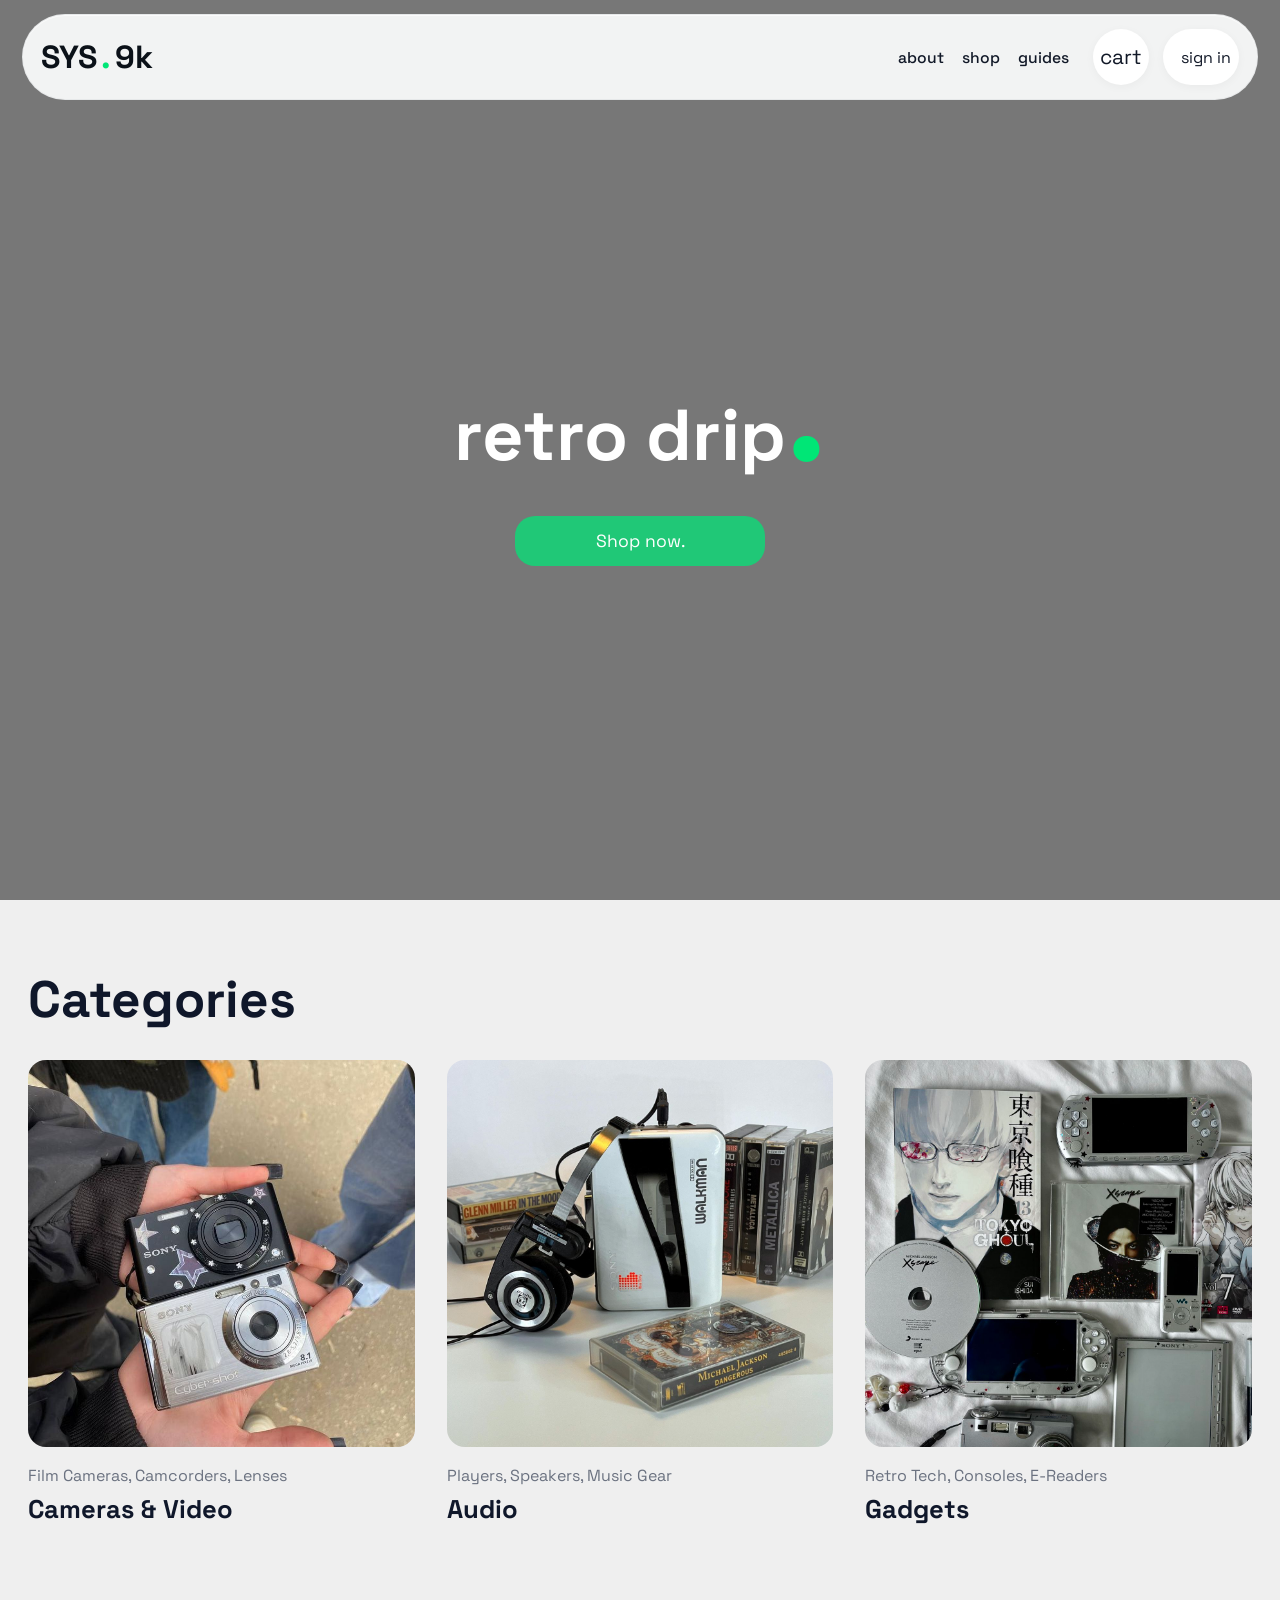
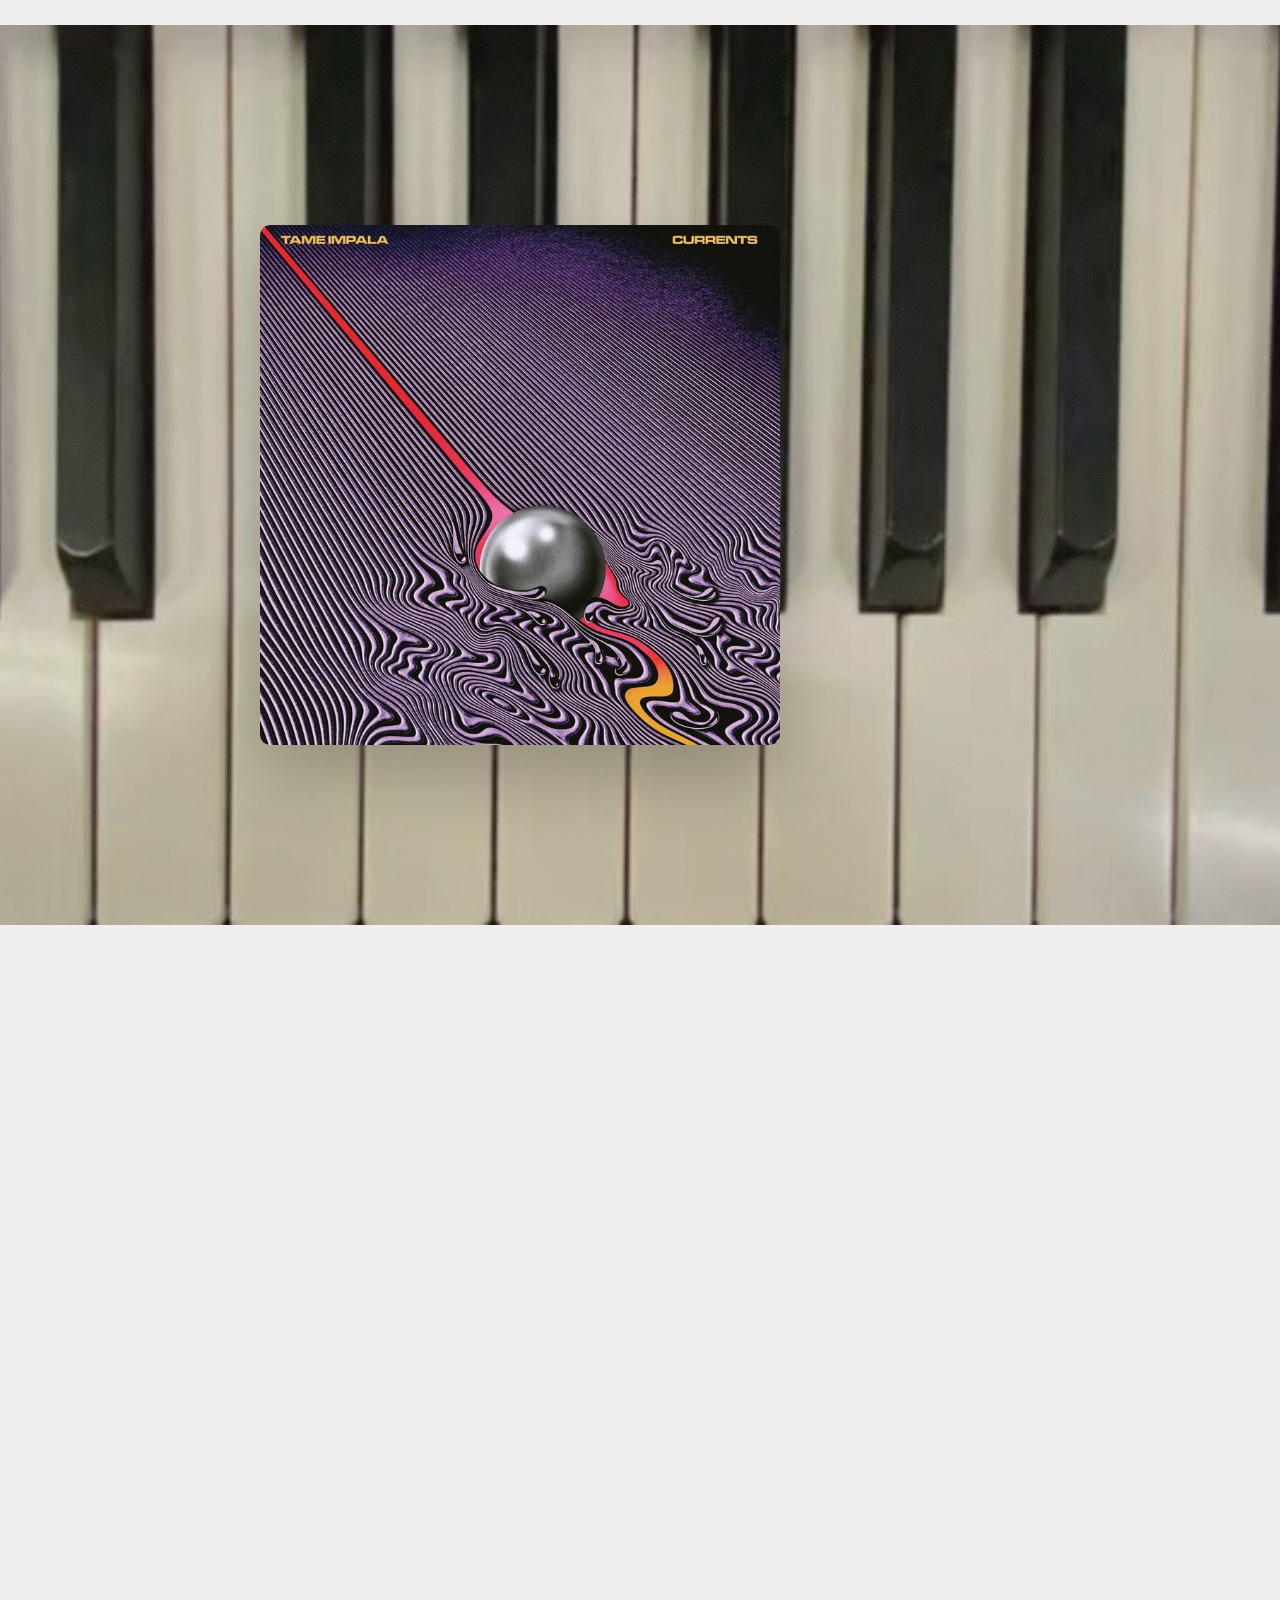
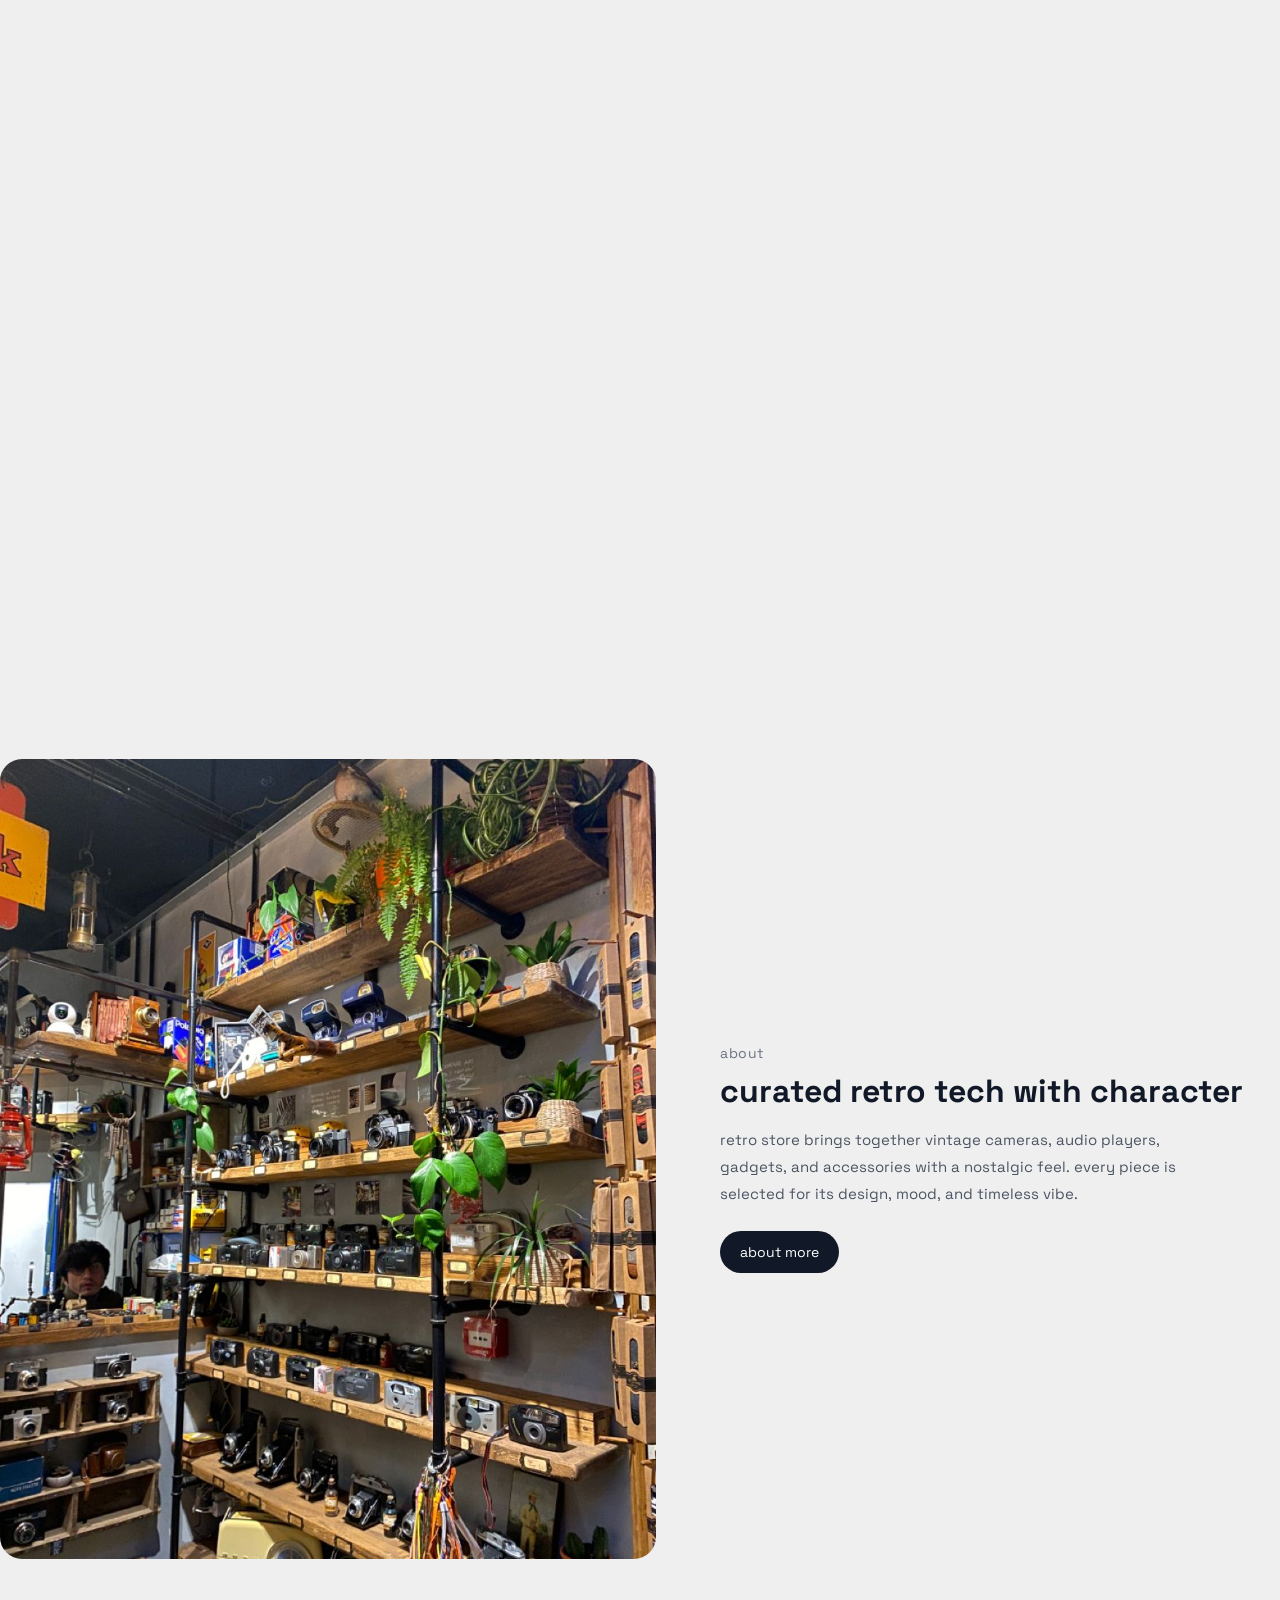
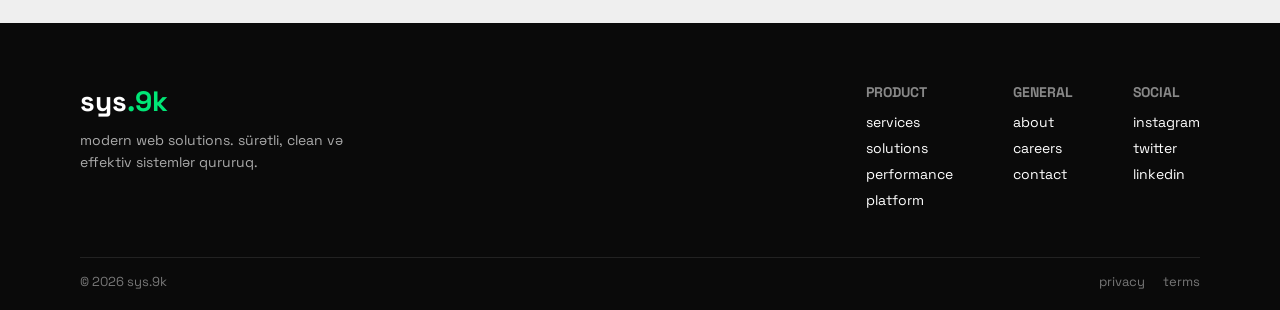
==== frontend/index.html @ 3d8d86ce "update full project" ====
<!DOCTYPE html>
<html lang="en">

<head>
  <meta charset="UTF-8">
  <meta name="viewport" content="width=device-width, initial-scale=1.0">
  <title>SYS-9k</title>
  <link href="https://fonts.googleapis.com/css2?family=Poppins:wght@100;200;300;400;500;600;700;800;900&display=swap"
    rel="stylesheet">
  <link rel="stylesheet" href="css/main.css">

  <style>
    :root {
      --letter-progress: 0;
      --letter-eased: 0;
      --vinyl-rotate: 0deg;
      --paper-bounce: 0px;
      --shadow-stretch: 0px;
      --letter-red: url('./images/common/letithappen.jpeg');
      --letter-paper: url('./images/common/vinyl.png');
      --letter-text: #f3efe7;
    }

    #letterbox {
      position: relative;
      min-height: 230vh;
    }

    .letterbox-sticky {
      position: sticky;
      top: 0;
      height: 100vh;
      overflow: hidden;
      display: flex;
      align-items: center;
      justify-content: center;
    }

    .letterbox-bg {
      position: absolute;
      inset: 0;
      background: center/cover no-repeat;
      z-index: 0;
    }

    .letterbox-overlay {
      position: absolute;
      inset: 0;
      background: rgba(0, 0, 0, 0.14);
      z-index: 1;
      pointer-events: none;
    }

    /* subtle film grain overlay */
    .letterbox-overlay::after {
      content: "";
      position: absolute;
      inset: 0;
      background-image: url("data:image/svg+xml,%3Csvg xmlns='http://www.w3.org/2000/svg' width='120' height='120'%3E%3Cfilter id='n'%3E%3CfeTurbulence type='fractalNoise' baseFrequency='0.8' numOctaves='2'/%3E%3C/filter%3E%3Crect width='100%25' height='100%25' filter='url(%23n)' opacity='0.15'/%3E%3C/svg%3E");
      mix-blend-mode: overlay;
      pointer-events: none;
    }

    .letterbox-wrap {
      position: relative;
      width: 820px;
      max-width: 92vw;
      height: 720px;
      overflow: visible;
      z-index: 2;
    }

    .letterbox-red {
      position: absolute;
      left: 30px;
      bottom: 90px;
      width: 520px;
      max-width: 68vw;
      height: 520px;
      background: var(--letter-red) center/cover no-repeat;
      border-radius: 10px;
      z-index: 5;
      box-shadow: 0 30px 70px rgba(0, 0, 0, 0.22);
      isolation: isolate;
    }

    .letterbox-red::before {
      position: absolute;
      inset: 0;
      border-radius: inherit;
      transform: translateX(calc(-150px + var(--letter-eased) * 180px)) skewX(-16deg);
      mix-blend-mode: screen;
      /* opacity: calc(0.35 + var(--letter-eased) * 0.45); */
      pointer-events: none;
      z-index: 6;
    }

    .letterbox-red::after {
      position: absolute;
      inset: 18px;
      border-radius: 8px;
      border: 1px solid rgba(255, 255, 255, 0.08);
      pointer-events: none;
      z-index: 6;
    }

    .letterbox-paper {
      position: absolute;
      left: calc(105px + var(--letter-eased) * 355px);
      bottom: 122px;
      width: 450px;
      height: 450px;
      background: var(--letter-paper) center/cover no-repeat;
      z-index: 2;
      box-shadow:
        0 calc(16px + var(--shadow-stretch) * 0.45) calc(28px + var(--shadow-stretch)) rgba(0, 0, 0, 0.35),
        inset 0 0 35px rgba(0, 0, 0, 0.55);
      transform: translateY(var(--paper-bounce)) rotate(var(--vinyl-rotate));
      will-change: transform, left, box-shadow;
    }

    /* vinyl grooves */
    .letterbox-paper::after {
      content: "";
      position: absolute;
      inset: 0;
      border-radius: 50%;
      background: repeating-radial-gradient(circle,
          rgba(255, 255, 255, 0.04) 0px,
          rgba(255, 255, 255, 0.04) 1px,
          transparent 2px,
          transparent 4px);
      mix-blend-mode: overlay;
      opacity: .6;
    }

    /* glossy reflection sweep */
    .letterbox-paper::before {
      content: "";
      position: absolute;
      inset: -40%;
      transform: rotate(25deg) translateX(calc(-200px + var(--letter-eased)*300px));
      opacity: .45;
      mix-blend-mode: screen;
    }


    .letterbox-paper::before {
      content: "";
      position: absolute;
      inset: 50%;
      width: 58px;
      height: 58px;
      transform: translate(-50%, -50%);
      border-radius: 50%;
      background: radial-gradient(circle, #111 0 28%, #d8caa0 29% 54%, #222 55% 100%);
      box-shadow: 0 0 0 8px rgba(255, 255, 255, 0.06);
    }

    .letterbox-paper::after {
      content: "";
      position: absolute;
      inset: 14px;
      border-radius: 50%;
      border: 1px solid rgba(255, 255, 255, 0.08);
      opacity: 0.8;
    }

    .letterbox-copy {
      position: absolute;
      right: 24px;
      top: 50%;
      transform: translateY(-50%);
      width: 240px;
      z-index: 7;
      color: #fff;
      text-align: left;
    }

    .letterbox-copy h1 {
      font-family: 'poppins', sans-serif;
      font-size: clamp(34px, 4vw, 48px);
      line-height: 0.95;
      margin: 0 0 16px;
      text-transform: uppercase;
      letter-spacing: 0.04em;
      opacity: calc(var(--copy-reveal, 0));
      transform: translateY(calc(28px * (1 - var(--copy-reveal, 0))));
    }

    .letterbox-copy p {
      margin: 0 0 18px;
      line-height: 1.6;
      font-family: 'Poppins', sans-serif;
      font-size: 14px;
      color: rgba(255, 255, 255, 0.82);
      opacity: calc(var(--copy-reveal-2, 0));
      transform: translateY(calc(34px * (1 - var(--copy-reveal-2, 0))));
    }

    .letterbox-copy a {
      display: inline-block;
      color: #fff;
      text-decoration: none;
      font-family: 'VT323', monospace;
      font-size: 30px;
      letter-spacing: 0.04em;
      opacity: calc(var(--copy-reveal-3, 0));
      transform: translateY(calc(40px * (1 - var(--copy-reveal-3, 0))));
    }

    @media (max-width: 768px) {
      #letterbox {
        min-height: 180vh;
      }

      .letterbox-wrap {
        width: 100%;
        height: 640px;
      }

      .letterbox-red {
        left: 18px;
        bottom: 90px;
        width: 280px;
        height: 300px;
      }

      .letterbox-paper {
        width: 220px;
        height: 220px;
        left: calc(70px + var(--letter-eased) * 180px);
        bottom: 128px;
      }

      .letterbox-paper::before {
        width: 42px;
        height: 42px;
      }

      .letterbox-copy {
        width: 150px;
        right: 10px;
      }

      .letterbox-copy h1 {
        font-size: 24px;
      }

      .letterbox-copy p {
        font-size: 12px;
      }

      .letterbox-copy a {
        font-size: 22px;
      }
    }
  </style>
</head>

<body>
  <header>
    <nav class="nav">
      <div class="container">
        <div class="nav-shell">
          <div class="logo">
            <a href="#">SYS<span>.</span>9k</a>
          </div>

          <div id="mainListDiv" class="main_list">
            <ul class="navlinks">
              <li><a href="./about.html">about</a></li>
              <li><a href="/frontend/category.html">shop</a></li>
              <li><a href="./guides.html">guides</a></li>
            </ul>
          </div>

          <div class="nav-actions">
            <a href="./cart.html" class="icon-btn">cart</a>

            <a href="./auth.html" class="profile-pill" id="profileLink">
              <span class="profile-name" id="profileName">sign in</span>
        
            </a>
          </div>

          <span class="navTrigger">
            <i></i>
            <i></i>
            <i></i>
          </span>
        </div>
      </div>
    </nav>
  </header>

  <main>
    <section id="home">
      <div class="banner">
        <video autoplay muted loop>
          <source src="./images/common/njz.mp4" type="video/webm">
        </video>
        <div class="content">
          <h1 class="yoga-title">retro drip<span class="dot">.</span></h1>
          <a href="./category.html"><button class="seven-day">Shop now.</button></a>
        </div>
      </div>
    </section>

    <section class="categories">
      <div class="container">
        <h2 class="section-title">Categories</h2>

        <div class="categories-grid">
          <a href="./category.html?category=photo-video" class="category-card">
            <div class="category-image">
              <img src="./images/common/camera.jpg" alt="work from home accessories" />
            </div>
            <div class="category-content">
              <span class="category-label">film cameras, camcorders, lenses</span>
              <h3>cameras & video</h3>
            </div>
          </a>

          <a href="./category.html?category=audio" class="category-card">
            <div class="category-image">
              <img src="./images/common/audio.jpg" alt="journals and note-taking" />
            </div>
            <div class="category-content">
              <span class="category-label">players, speakers, music gear</span>
              <h3>audio</h3>
            </div>
          </a>

          <a href="./category.html?category=gadgets" class="category-card">
            <div class="category-image">
              <img src="./images/common/gadgets.jpg" alt="daily commute essentials" />
            </div>
            <div class="category-content">
              <span class="category-label">retro tech, consoles, e-readers</span>
              <h3>gadgets</h3>
            </div>
          </a>
        </div>
      </div>
    </section>

    <section id="letterbox">
      <div class="letterbox-sticky">
        <div class="letterbox-bg" style="background-image: url('./images/common/piano.jpg');"></div>
        <div class="letterbox-overlay"></div>

        <div class="letterbox-wrap">
          <div class="letterbox-red"></div>
          <div class="letterbox-paper"></div>

          <div class="letterbox-copy">
            <h1>spin back time</h1>
            <p>
              vintage audio, retro photo gear and weird little gadgets that still hit harder than new stuff.
            </p>
            <a href="./guides.html">learn everything</a>
          </div>
        </div>
      </div>
    </section>

    <section id="caroussel-brand">
      <div class="slider" style="--width: 100px; --height: 50px; --quantity: 14;">
        <div class="list">
          <div class="item" style="--position: 1"><img src="./images/brands/leica-seeklogo.png" alt=""></div>
          <div class="item" style="--position: 2"><img src="./images/brands/fujifilm-seeklogo.png" alt=""></div>
          <div class="item" style="--position: 3"><img src="./images/brands/kodak-logo.png" alt=""></div>
          <div class="item" style="--position: 4"><img src="./images/brands/panasonic-logo.png" alt=""></div>
          <div class="item" style="--position: 5"><img src="./images/brands/sony-logo.png" alt=""></div>
          <div class="item" style="--position: 6"><img src="./images/brands/olympus-logo.png" alt=""></div>
          <div class="item" style="--position: 7"><img src="./images/brands/nikon-logo.png" alt=""></div>
          <div class="item" style="--position: 8"><img src="./images/brands/sony-psp-logo.png" alt=""></div>
          <div class="item" style="--position: 9"><img src="./images/brands/samsung-logo.png" alt=""></div>
          <div class="item" style="--position: 10"><img src="./images/brands/polaroid-seeklogo.png" alt=""></div>
          <div class="item" style="--position: 11"><img src="./images/brands/canon-logo.png" alt=""></div>
          <div class="item" style="--position: 12"><img src="./images/brands/philips-seeklogo.png" alt=""></div>
          <div class="item" style="--position: 13"><img src="./images/brands/atari-seeklogo.png" alt=""></div>
          <div class="item" style="--position: 14"><img src="./images/brands/aiwa-logo.png" alt=""></div>
        </div>
      </div>

      <div class="slider" reverse="true" style="--width:200px; --height:150px; --quantity: 8;">
        <div class="list">
          <div class="item" style="--position: 1"><img src="./images/brands/nintendo-seeklogo.png" alt=""></div>
          <div class="item" style="--position: 2"><img src="./images/brands/columbia-graphophone-seeklogo.png" alt="">
          </div>
          <div class="item" style="--position: 3"><img src="./images/brands/casio-seeklogo.png" alt=""></div>
          <div class="item" style="--position: 4"><img src="./images/brands/celine-seeklogo.png" alt=""></div>
          <div class="item" style="--position: 5"><img src="./images/brands/chanel-seeklogo.png" alt=""></div>
          <div class="item" style="--position: 6"><img src="./images/brands/sega-seeklogo.png" alt=""></div>
          <div class="item" style="--position: 7"><img src="./images/brands/vivienne-westwood-seeklogo.png" alt="">
          </div>
          <div class="item" style="--position: 8"><img src="./images/brands/juicy-couture-seeklogo.png" alt=""></div>
        </div>
      </div>
    </section>

    <section class="about-preview reveal-section">
      <div class="about-preview-image reveal-left">
        <img src="./images/common/store.jpg" alt="retro store about image">
      </div>

      <div class="about-preview-content reveal-right">
        <p class="about-preview-label">about</p>
        <h2 class="about-preview-title">curated retro tech with character</h2>
        <p class="about-preview-text">
          retro store brings together vintage cameras, audio players, gadgets, and accessories with a nostalgic feel.
          every piece is selected for its design, mood, and timeless vibe.
        </p>
        <a href="./about.html" class="about-preview-btn">about more</a>
      </div>
    </section>

    <footer class="footer">
      <div class="footer-container">

        <div class="footer-left">
          <h2 class="logo">sys<span>.9k</span></h2>
          <p>
            modern web solutions. sürətli, clean və effektiv sistemlər qururuq.
          </p>
        </div>

        <div class="footer-columns">

          <div class="col">
            <h4>product</h4>
            <a href="#">services</a>
            <a href="#">solutions</a>
            <a href="#">performance</a>
            <a href="#">platform</a>
          </div>

          <div class="col">
            <h4>general</h4>
            <a href="#">about</a>
            <a href="#">careers</a>
            <a href="#">contact</a>
          </div>

          <div class="col">
            <h4>social</h4>
            <a href="#">instagram</a>
            <a href="#">twitter</a>
            <a href="#">linkedin</a>
          </div>

        </div>

      </div>

      <div class="footer-bottom">
        <span>© 2026 sys.9k</span>
        <div>
          <a href="#">privacy</a>
          <a href="#">terms</a>
        </div>
      </div>
    </footer>
  </main>

  <script src="js/main.js"></script>
</body>

</html>
---- frontend/css/main.css ----
@import url('https://fonts.googleapis.com/css2?family=Poppins:wght@100;200;300;400;500;600;700;800;900&display=swap');
@import url('https://fonts.googleapis.com/css2?family=Space+Grotesk:wght@300..700&display=swap');
@import url('https://fonts.googleapis.com/css2?family=Orbitron:wght@400..900&family=Space+Grotesk:wght@300..700&display=swap');
@import url('https://fonts.googleapis.com/css2?family=Orbitron:wght@400..900&family=Space+Grotesk:wght@300..700&family=VT323&display=swap');


* {
    margin: 0;
    padding: 0;
    box-sizing: border-box;
    font-family: 'Space Grotesk', sans-serif;
    text-decoration: none;
}

body {
    background: #efefef;
    color: #0f172a;
}

/*? navbar */
.nav {
    width: 100%;
    position: fixed;
    top: 0;
    left: 0;
    z-index: 1000;
    padding: 14px 0;
    transition: all 0.35s ease;
}

.nav.affix {
    background: rgba(239, 239, 239, 0.82);
    backdrop-filter: blur(14px);
    box-shadow: 0 8px 30px rgba(0, 0, 0, 0.08);
}

.nav .container {
    width: 100%;
    max-width: 1800px;
    margin: 0 auto;
    padding: 0 22px;
}

.nav-shell {
    width: 100%;
    background: #f2f3f3;
    border: 1px solid rgba(15, 23, 42, 0.05);
    border-radius: 999px;
    padding: 14px 18px;
    display: flex;
    align-items: center;
    gap: 18px;
    box-shadow: inset 0 1px 0 rgba(255,255,255,0.7);
}

.logo {
    flex-shrink: 0;
}

.logo a {
    color: #0b1118;
    font-size: 2rem;
    font-weight: 800;
    display: flex;
    align-items: center;
    gap: 4px;
}

.logo span {
    color: #00E676;
}

.nav-search {
    flex: 1;
    max-width: 520px;
    height: 58px;
    background: #fbfbfb;
    border-radius: 999px;
    display: flex;
    align-items: center;
    padding: 8px 8px 8px 22px;
    margin-left: 8px;
}

.nav-search input {
    flex: 1;
    border: none;
    outline: none;
    background: transparent;
    color: #111827;
    font-size: 1rem;
    font-weight: 400;
}

.nav-search input::placeholder {
    color: #2c2c2c;
}

.search-btn {
    width: 46px;
    height: 46px;
    border: none;
    border-radius: 50%;
    background: #091018;
    color: #fff;
    font-size: 1.45rem;
    cursor: pointer;
    display: grid;
    place-items: center;
    flex-shrink: 0;
}

.main_list {
    margin-left: auto;
}

.main_list ul {
    display: flex;
    align-items: center;
    gap: 18px;
    list-style: none;
}

.main_list ul li a {
    color: #111827;
    font-size: 0.98rem;
    font-weight: 500;
    transition: 0.25s ease;
}

.main_list ul li a:hover {
    color: #00E676;
}

.nav-actions {
    display: flex;
    align-items: center;
    gap: 14px;
    margin-left: 6px;
}

.icon-btn {
    width: 56px;
    height: 56px;
    border-radius: 50%;
    background: #ffffff;
    color: #111827;
    display: grid;
    place-items: center;
    font-size: 1.3rem;
    box-shadow: 0 2px 10px rgba(0,0,0,0.04);
    transition: 0.25s ease;
}

.icon-btn:hover {
    transform: translateY(-2px);
}

.profile-pill {
    min-height: 56px;
    padding: 6px 8px 6px 18px;
    border-radius: 999px;
    background: #ffffff;
    display: flex;
    align-items: center;
    gap: 14px;
    color: #111827;
    box-shadow: 0 2px 10px rgba(0,0,0,0.04);
}

.profile-name {
    .profile-name {
    font-size: 0.98rem;
    font-weight: 500;
    white-space: nowrap;
    max-width: 120px;
    overflow: hidden;
    text-overflow: ellipsis;
}
}

.profile-avatar {
    width: 44px;
    height: 44px;
    border-radius: 50%;
    overflow: hidden;
    display: block;
    flex-shrink: 0;
}

.profile-avatar img {
    width: 100%;
    height: 100%;
    object-fit: cover;
    display: block;
}

/* hamburger */
.navTrigger {
    display: none;
    width: 30px;
    height: 24px;
    position: relative;
    cursor: pointer;
    z-index: 2001;
    margin-left: auto;
}

.navTrigger i {
    display: block;
    width: 100%;
    height: 3px;
    background: #111827;
    border-radius: 999px;
    position: absolute;
    left: 0;
    transition: 0.35s ease;
}

.navTrigger i:nth-child(1) {
    top: 0;
}

.navTrigger i:nth-child(2) {
    top: 10px;
}

.navTrigger i:nth-child(3) {
    top: 20px;
}

.navTrigger.active i:nth-child(1) {
    top: 10px;
    transform: rotate(45deg);
}

.navTrigger.active i:nth-child(2) {
    opacity: 0;
}

.navTrigger.active i:nth-child(3) {
    top: 10px;
    transform: rotate(-45deg);
}

/* mobile */
@media screen and (max-width: 1100px) {
    .nav-shell {
        padding: 12px 14px;
        gap: 12px;
    }

    .nav-search {
        max-width: none;
        margin-left: 0;
    }

    .main_list,
    .nav-actions {
        display: none;
    }

    .navTrigger {
        display: block;
    }

    .main_list.show_list {
        display: flex;
        position: fixed;
        inset: 0;
        width: 100%;
        height: 100vh;
        background: rgba(245, 245, 245, 0.98);
        backdrop-filter: blur(12px);
        justify-content: center;
        align-items: center;
        z-index: 1500;
    }

    .main_list.show_list ul {
        flex-direction: column;
        gap: 28px;
        text-align: center;
    }

    .main_list.show_list ul li a {
        font-size: 1.6rem;
        color: #111827;
    }
}

@media screen and (max-width: 700px) {
    .nav {
        padding: 10px 0;
    }

    .nav .container {
        padding: 0 12px;
    }

    .nav-shell {
        border-radius: 28px;
        padding: 10px 12px;
    }

    .logo a {
        font-size: 1rem;
    }

    .nav-search {
        height: 48px;
        padding: 6px 6px 6px 14px;
    }

    .nav-search input {
        font-size: 0.92rem;
    }

    .search-btn {
        width: 36px;
        height: 36px;
        font-size: 1.05rem;
    }
}

/* banner */
.banner {
    width: 100%;
    height: 100vh;
    overflow: hidden;
    display: flex;
    justify-content: center;
    align-items: center;
    position: relative;
}

.banner video {
    position: absolute;
    inset: 0;
    object-fit: cover;
    width: 100%;
    height: 100%;
    pointer-events: none;
    z-index: 0;
}

.banner::after {
    content: "";
    position: absolute;
    top: 0;
    left: 0;
    width: 100%;
    height: 100%;
    background: rgba(0, 0, 0, 0.5);
    z-index: 0;
}

.banner .content {
    position: relative;
    z-index: 1;
    text-align: center;
    display: flex;
    align-items: center;
    justify-content: center;
    flex-direction: column;
}

.banner .content h1 {
    margin: 0;
    padding: 0;
    font-size: 4.5em;
    /* text-transform: uppercase; */
    color: #fff;

}

.banner .content h1 span {
    color: #00E676;
    font-size: 1.9em;
}

.banner button {
    width: 250px;
    height: 50px;
    padding: 12px 20px;
    border: none;
    border-radius: 20px;
    margin: 10px;
    margin-top: 16px;
    outline: none;
    background-color: #00e677bb;
    color: #fff;
    font-size: 1.1em;
    cursor: pointer;
    transition: 0.5s;
}

.banner button:hover {
    background-color: #016735d3;
}

.yoga-title {
    color: #fff;
    font-size: 4.5em;
    text-align: center;
    margin: 0;
    padding: 0;
    opacity: 0;
    transform: translateY(50px);
    animation: fadeUp 2.3s ease forwards;
    /* əsas fade-in animasiyası */
}

.yoga-title .dot {
    display: inline-block;
    color: #00E676;
    position: relative;
    bottom: 0;
    animation: bounceDot 1.3s ease-in-out 1.3s;
}

/* categories */
.categories {
    padding: 56px 20px 80px;
}

.container {
    width: 100%;
    max-width: 1400px;
    margin: 0 auto;
}

.section-title {
    font-size: clamp(2rem, 4vw, 3.5rem);
    line-height: 1.1;
    font-weight: 800;
    margin-bottom: 32px;
    color: #0f172a;
    text-transform: capitalize;
}

.categories-grid {
    display: grid;
    grid-template-columns: 1fr;
    gap: 28px;
}

.category-card {
    display: block;
    color: inherit;
    transition: transform 0.25s ease;
}

.category-card:hover {
    transform: translateY(-4px);
}

.category-image {
    width: 100%;
    aspect-ratio: 1 / 1;
    overflow: hidden;
    border-radius: 18px;
    background: #ddd;
}

.category-image img {
    width: 100%;
    height: 100%;
    object-fit: cover;
    display: block;
    transition: transform 0.35s ease;
}

.category-card:hover .category-image img {
    transform: scale(1.04);
}

.category-content {
    padding-top: 18px;
}

.category-label {
    display: inline-block;
    font-size: 1rem;
    color: #6b7280;
    margin-bottom: 8px;
    text-transform: capitalize;
}

.category-content h3 {
    font-size: clamp(1.35rem, 2vw, 2rem);
    line-height: 1.2;
    font-weight: 700;
    color: #0f172a;
    text-transform: capitalize;
}

@media (min-width: 768px) {
    .categories {
        padding: 72px 28px 100px;
    }

    .categories-grid {
        grid-template-columns: repeat(2, 1fr);
        gap: 32px;
    }
}

@media (min-width: 1200px) {
    .categories-grid {
        grid-template-columns: repeat(3, 1fr);
    }
}

@keyframes fadeUp {
    0% {
        opacity: 0;
        transform: translateY(100px);
    }
    100% {
        opacity: 1;
        transform: translateY(0);
    }
}

@keyframes bounceDot {
    0% {
        transform: translateY(0);
    }
    30% {
        transform: translateY(-40px);
    }
    50% {
        transform: translateY(0);
    }
    70% {
        transform: translateY(-25px);
    }
    100% {
        transform: translateY(0);
    }
}


/* infinite scroll */

.slider {
    width: 100%;
    /* border: 1px solid red; */
    height: var(--height);
    overflow: hidden;
    mask-image: linear-gradient(to right,
            transparent,
            #000 10% 90%,
            transparent);
}

.slider .list {
    display: flex;
    width: 100%;
    min-width: calc(var(--width) * var(--quantity));
    position: relative;

}

.slider .list .item {
    width: var(--width);
    height: var(--height);
    position: absolute;
    left: 100%;
    animation: autoRun 10s linear infinite;
    transition: filter 0.5s ease-in-out;
    animation-delay: calc((10s / var(--quantity)) * (var(--position) - 1)) !important;
    display: flex;
    align-items: center;
}

.slider .list .item img {
    width: 100%;
}

@keyframes autoRun {
    from {
        left: 100%;
    }

    to {
        left: calc(var(--width) * -1);
    }
}

.slider:hover .item {
    animation-play-state: paused !important;
    filter: grayscale(1);
}

.slider .item:hover {
    filter: grayscale(0);
}

.slider[reverse="true"] .item {
    animation: reversePlay 10s linear infinite;
}

@keyframes reversePlay {
    from {
        left: calc(var(--width) * -1);
    }

    to {
        left: 100%;
    }
}


/*? categories */

.categories {
    padding: 56px 20px 80px;
}

.container {
    width: 100%;
    max-width: 1400px;
    margin: 0 auto;
}

.section-title {
    font-size: clamp(2rem, 4vw, 3.5rem);
    line-height: 1.1;
    font-weight: 800;
    margin-bottom: 32px;
    color: #0f172a;
    text-transform: capitalize;
}

.categories-grid {
    display: grid;
    grid-template-columns: 1fr;
    gap: 28px;
}

.category-card {
    display: block;
    text-decoration: none;
    color: inherit;
    transition: transform 0.25s ease;
}

.category-card:hover {
    transform: translateY(-4px);
}

.category-image {
    width: 100%;
    aspect-ratio: 1 / 1;
    overflow: hidden;
    border-radius: 18px;
    background: #ddd;
}

.category-image img {
    width: 100%;
    height: 100%;
    object-fit: cover;
    display: block;
    transition: transform 0.35s ease;
}

.category-card:hover .category-image img {
    transform: scale(1.04);
}

.category-content {
    padding-top: 18px;
}

.category-label {
    display: inline-block;
    font-size: 1rem;
    color: #6b7280;
    margin-bottom: 8px;
    text-transform: capitalize;
}

.category-content h3 {
    font-size: clamp(1.35rem, 2vw, 2rem);
    line-height: 1.2;
    font-weight: 700;
    color: #0f172a;
    text-transform: capitalize;
}

/* tablet */
@media (min-width: 768px) {
    .categories {
        padding: 72px 28px 100px;
    }

    .categories-grid {
        grid-template-columns: repeat(2, 1fr);
        gap: 32px;
    }
}

/* desktop */
@media (min-width: 1200px) {
    .categories-grid {
        grid-template-columns: repeat(3, 1fr);
    }
}


/* about section */

.about-preview {
    display: grid;
    grid-template-columns: 1.1fr 1fr;
    gap: 28px;
    align-items: center;
    margin: 64px 0;
}

.about-preview-image {
    height: 800px;
    border-radius: 22px;
    overflow: hidden;
    min-height: 420px;
    background: #e5e7eb;
}

.about-preview-image img {
    width: 100%;
    height: 100%;
    object-fit: cover;
    display: block;
}

.about-preview-content {
    background: #efefef;
    border-radius: 22px;
    padding: 36px;
}

.about-preview-label {
    font-size: 14px;
    color: #6b7280;
    text-transform: lowercase;
    letter-spacing: 0.04em;
    margin-bottom: 10px;
}

.about-preview-title {
    font-size: 32px;
    font-weight: 700;
    line-height: 1.2;
    margin-bottom: 16px;
    text-transform: lowercase;
    color: #111827;
}

.about-preview-text {
    font-size: 15px;
    line-height: 1.8;
    color: #4b5563;
    margin-bottom: 24px;
    text-transform: lowercase;
    max-width: 480px;
}

.about-preview-btn {
    display: inline-block;
    padding: 12px 20px;
    border-radius: 999px;
    background: #111827;
    color: white;
    text-decoration: none;
    font-size: 14px;
    text-transform: lowercase;
    transition: 0.2s ease;
}

.about-preview-btn:hover {
    opacity: 0.9;
}

@media (max-width: 860px) {
    .about-preview {
        grid-template-columns: 1fr;
    }

    .about-preview-image {
        min-height: 280px;
    }

    .about-preview-title {
        font-size: 24px;
    }
}

.reveal-left,
.reveal-right {
    opacity: 0;
    transition: all 0.9s ease;
    will-change: transform, opacity;
}

.reveal-left {
    transform: translateX(-80px);
}

.reveal-right {
    transform: translateX(80px);
}

.reveal-left.active,
.reveal-right.active {
    opacity: 1;
    transform: translateX(0);
}




/* footer */

.footer {
  background: #0a0a0a;
  color: #fff;
  padding: 60px 80px 20px;
  font-family: sans-serif;
}

.footer-container {
  display: flex;
  justify-content: space-between;
  gap: 40px;
  flex-wrap: wrap;
}

.footer-left {
  max-width: 300px;
}

.logo {
  font-size: 28px;
  font-weight: 700;
}

.logo span {
  color: #00E676; /* sənin green */
}

.footer-left p {
  margin-top: 10px;
  color: #aaa;
  font-size: 14px;
  line-height: 1.6;
}

.footer-columns {
  display: flex;
  gap: 60px;
}

.col h4 {
  font-size: 14px;
  margin-bottom: 12px;
  text-transform: uppercase;
  color: #888;
}

.col a {
  display: block;
  margin-bottom: 8px;
  font-size: 14px;
  color: #fff;
  text-decoration: none;
  transition: 0.3s;
}

.col a:hover {
  color: #00E676;
}

.footer-bottom {
  border-top: 1px solid #222;
  margin-top: 40px;
  padding-top: 15px;
  display: flex;
  justify-content: space-between;
  font-size: 13px;
  color: #777;
}

.footer-bottom a {
  margin-left: 15px;
  color: #777;
  text-decoration: none;
}

.footer-bottom a:hover {
  color: #00E676;
}
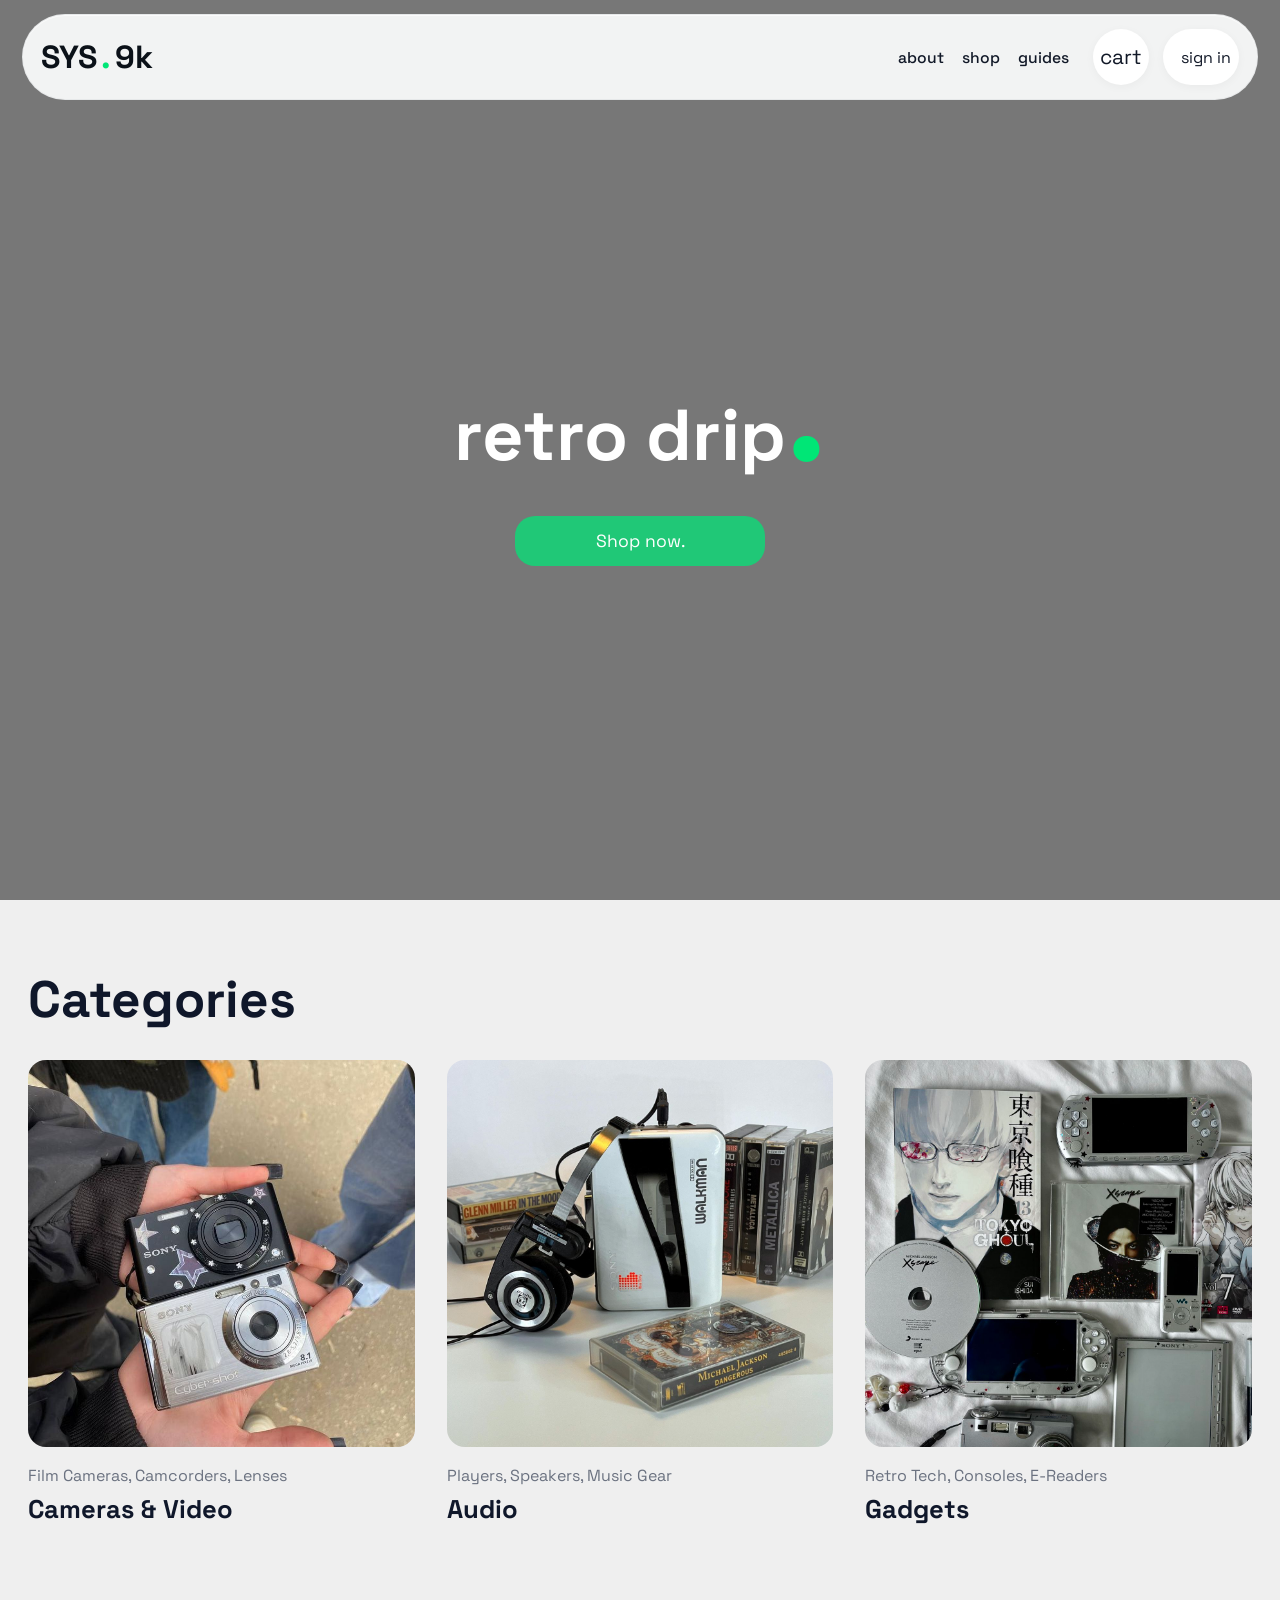
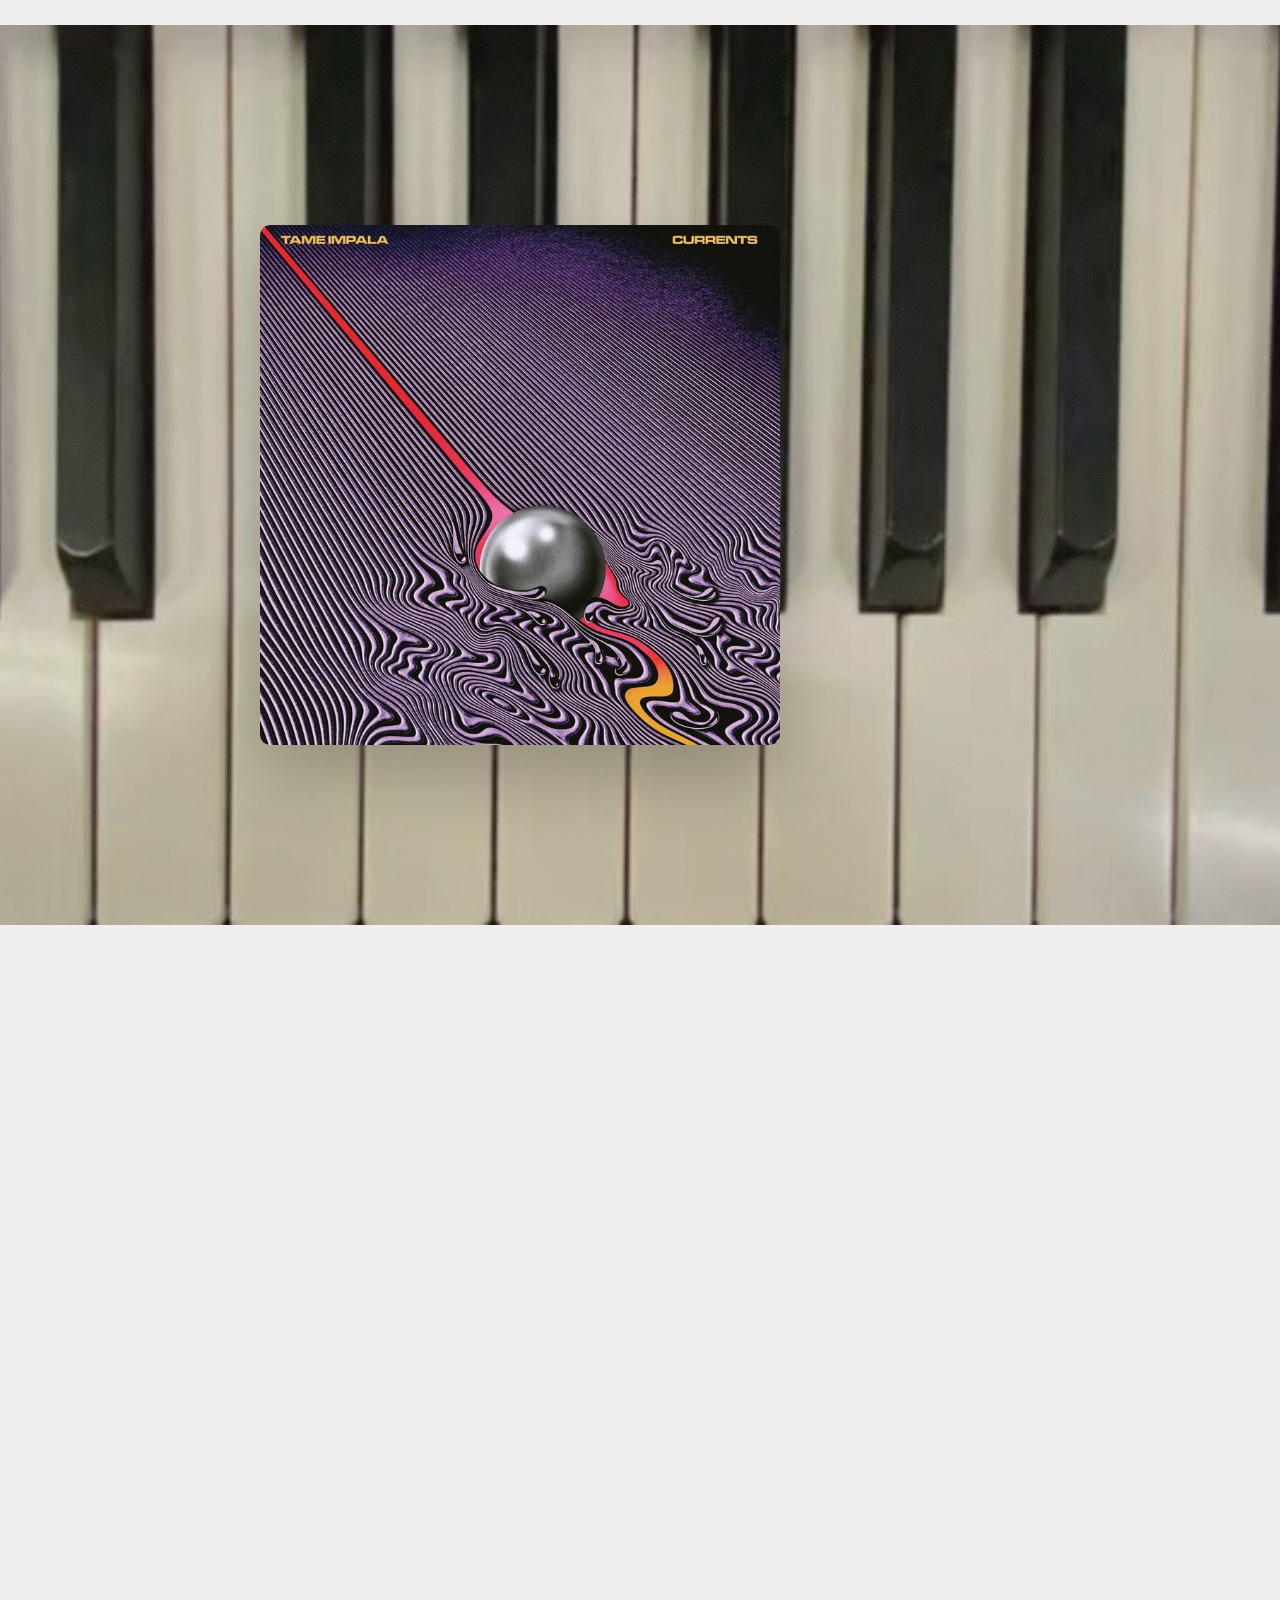
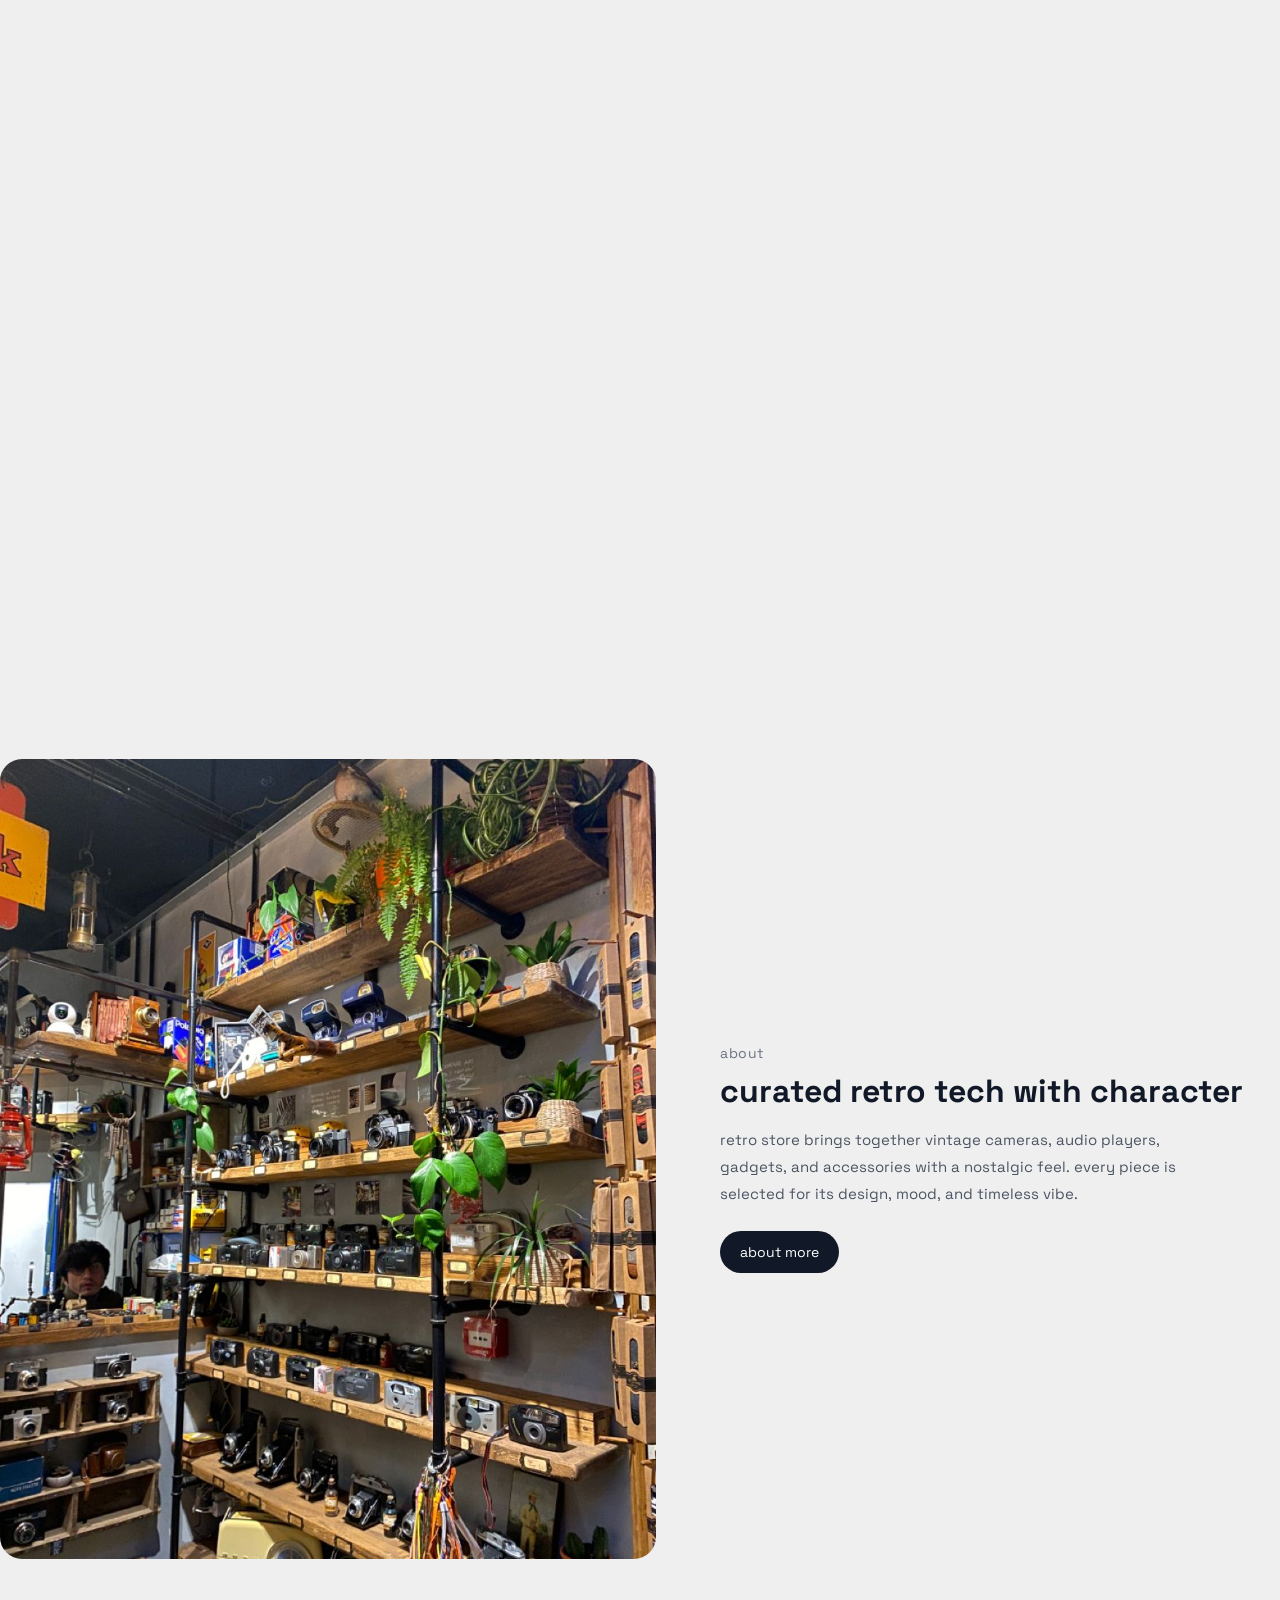
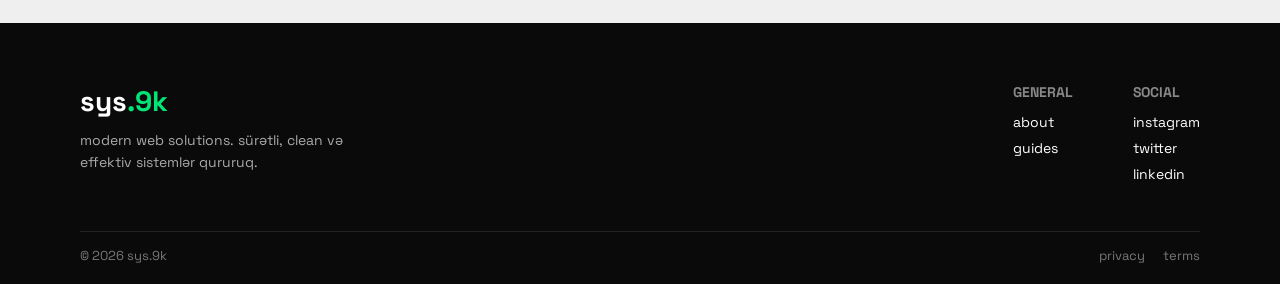
==== commit 327e3d34: "update" ====
--- a/frontend/index.html
+++ b/frontend/index.html
@@ -430,18 +430,9 @@
         <div class="footer-columns">
 
           <div class="col">
-            <h4>product</h4>
-            <a href="#">services</a>
-            <a href="#">solutions</a>
-            <a href="#">performance</a>
-            <a href="#">platform</a>
-          </div>
-
-          <div class="col">
             <h4>general</h4>
-            <a href="#">about</a>
-            <a href="#">careers</a>
-            <a href="#">contact</a>
+            <a href="./about.html">about</a>
+            <a href="./guides.html">guides</a>
           </div>
 
           <div class="col">
